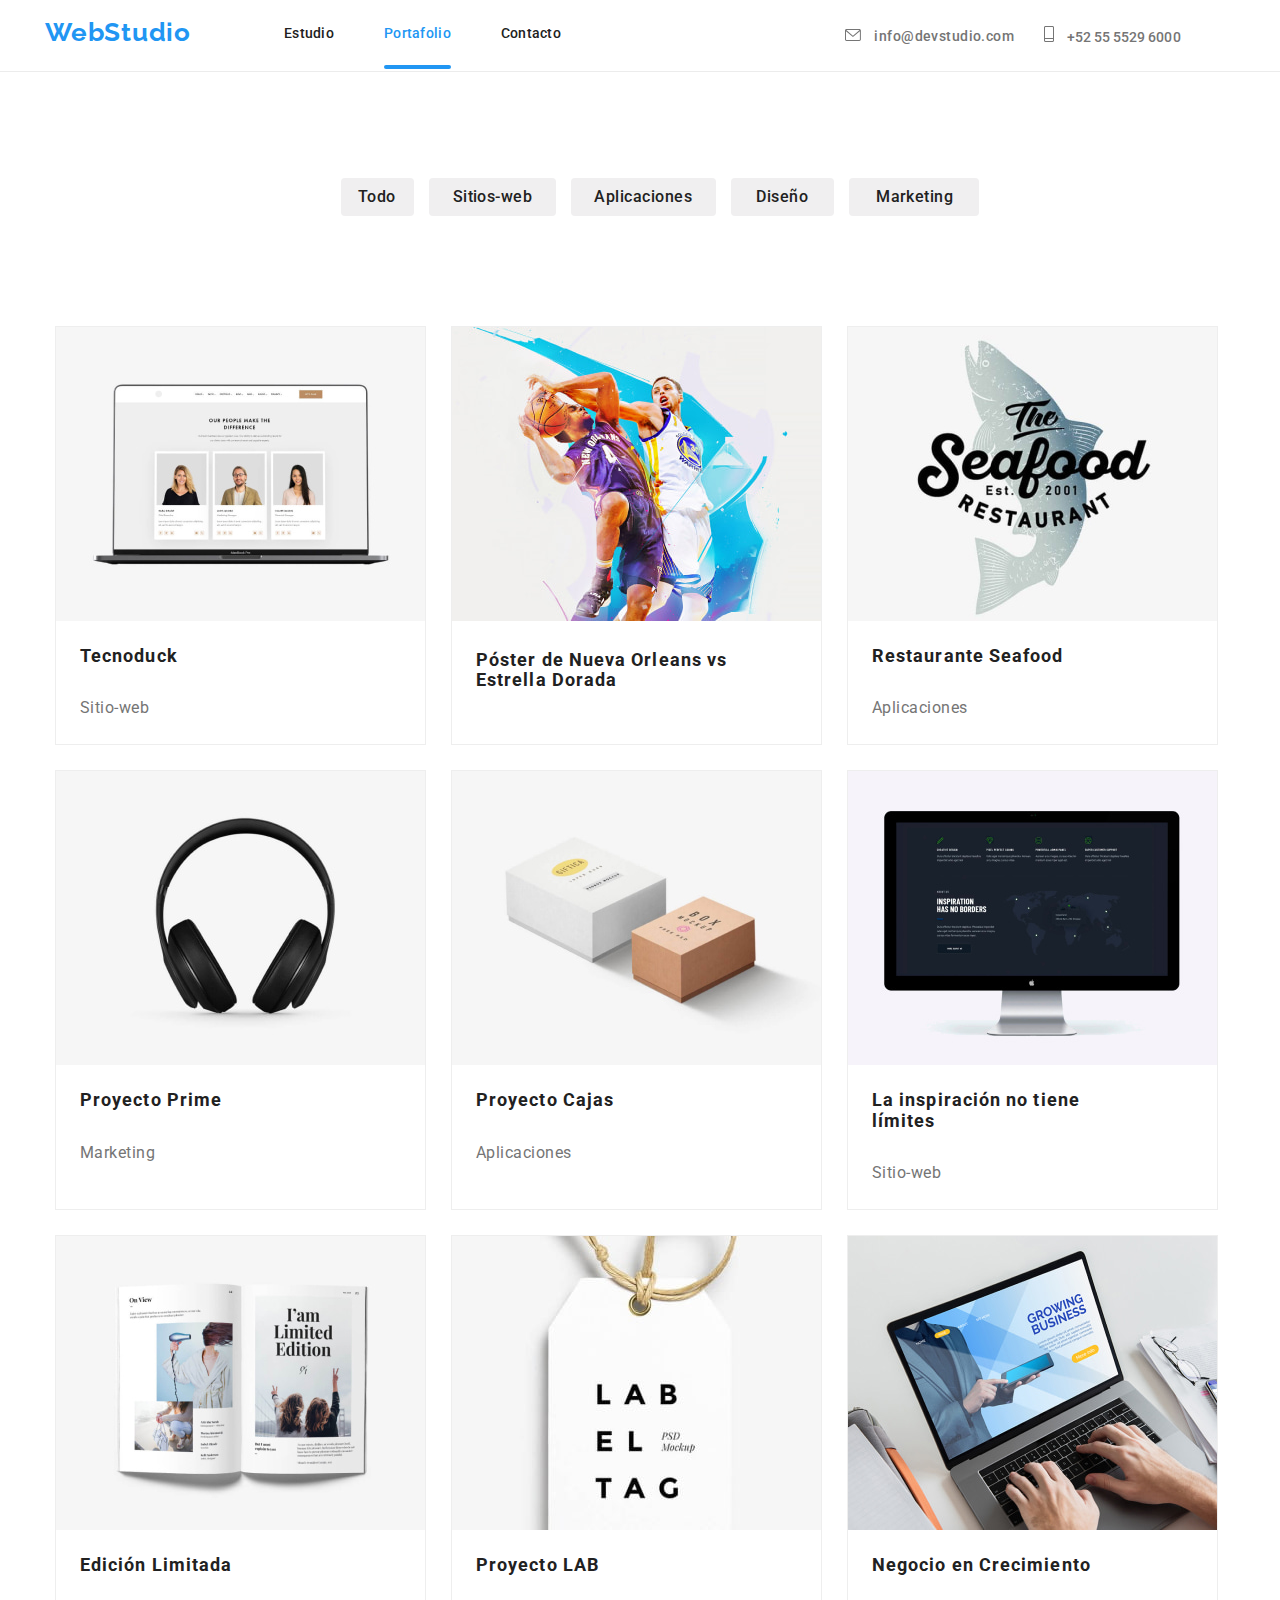
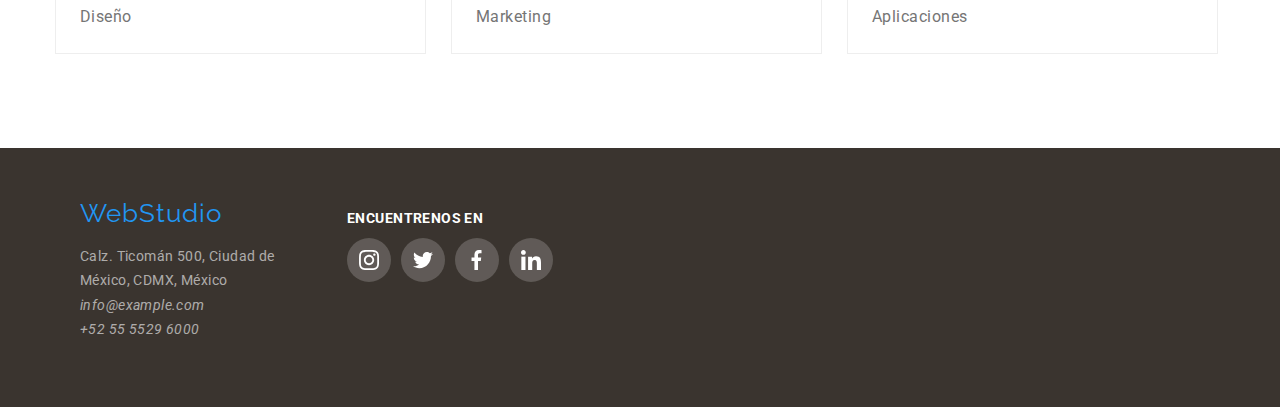
==== Portafolio.html @ 47c27e1b "first commit" ====
<!DOCTYPE html>
<html lang="es">
  <head>
    <meta charset="UTF-8" />
    <meta name="viewport" content="width=device-width, initial-scale=1.0" />
    <title>WebStudio - Portafolio</title>
    <link
      rel="stylesheet"
      href="https://cdnjs.cloudflare.com/ajax/libs/modern-normalize/1.0.0/modern-normalize.min.css"
    />
    <link rel="stylesheet" href="./CSS/styles.css" />
    <link rel="preconnect" href="https://fonts.googleapis.com" />
    <link rel="preconnect" href="https://fonts.gstatic.com" crossorigin />
    <link
      href="https://fonts.googleapis.com/css2?family=Raleway:wght@700&family=Roboto:wght@400;500;700;900&display=swap"
      rel="stylesheet"
    />
  </head>
  <body>
    <header class="container-header border-bottom">
      <nav class="container navigation__container">
        <ul class="list pv-main m-0">
          <li class="container-logo">
            <a href="./index.html" class="header-logo link current">
              <span class="logo-blue"> WebStudio</span>
            </a>
          </li>
        </ul>
        <ul class="hero__navegation pv-main pv-navigavion m-0">
          <li>
            <a href="./index.html" class="link-nav"> Estudio</a>
          </li>
          <li>
            <a href="./Portafolio.html" class="header-menu current link-nav borde-activo"
              >Portafolio</a
            >
          </li>
          <li>
            <a href="#" class="link-nav">Contacto</a>
          </li>
        </ul>
        <ul class="hero__contact list pv-contacts m-0">
          <li class="header-email link">
            <svg class="icon-sobre header-email link">
              <use href="./Images/icons/symbol-defs.svg#icon-sobre"></use>
            </svg>
            <a class="header-email gap-email link" href="mailto:info@devstudio.com"
              >info@devstudio.com</a
            >
          </li>
          <li class="p-0 header-tel">
            <svg class="icon-tel header-tel link">
              <use href="./Images/icons/symbol-defs.svg#icon-telefono"></use>
            </svg>
            <a class="header-tel gap-tel link" href="tel:+525555296000">+52 55 5529 6000</a>
          </li>
        </ul>
      </nav>
    </header>
    <main>
      <ul class="botones-portafolio">
        <li>
          <button type="button" class="boton-top-portafolio boton-Todo">Todo</button>
        </li>
        <li>
          <button type="button" class="boton-top-portafolio boton-Sitios-web">Sitios-web</button>
        </li>
        <li>
          <button type="button" class="boton-top-portafolio boton-Aplicaciones">
            Aplicaciones
          </button>
        </li>
        <li>
          <button type="button" class="boton-top-portafolio boton-Diseño">Diseño</button>
        </li>
        <li>
          <button type="button" class="boton-top-portafolio boton-Marketing">Marketing</button>
        </li>
      </ul>
      <section id="portafolio__Productos" class="container-images-portafolio">
        <div class="container-cards-position">
          <ul class="crads-order-portfolio container">
            <li class="card-portafolio">
              <div class="card-item">
                <img src="./Images/Tecnoduck.jpg" alt="Tecnoduck" width="370" />
                <p class="card-hidden-text">
                  Tecnoduck es una plataforma de distribución de coronavirus de última generación.
                  Las compañías usan esta plataforma para el espionaje digital y los ataques a los
                  servidores seguros de la competencia.
                </p>
              </div>
              <h3 class="nombre-de-producto">Tecnoduck</h3>
              <p class="categoria">Sitio-web</p>
            </li>
            <li class="card-portafolio">
              <div class="card-item">
                <img
                  src="./Images/Póster-de-Nueva Orleans-vs-Estrella-Dorada.jpg"
                  width="370"
                  alt="Póster-de-Nueva-Orleans-vs-Estrella-Dorada"
                />
                <p class="card-hidden-text">
                  Tecnoduck es una plataforma de distribución de coronavirus de última generación.
                  Las compañías usan esta plataforma para el espionaje digital y los ataques a los
                  servidores seguros de la competencia.
                </p>
              </div>
              <h3 class="nombre-de-producto-poster">Póster de Nueva Orleans vs Estrella Dorada</h3>
            </li>
            <li class="card-portafolio">
              <div class="card-item">
                <img
                  src="./Images/Restaurante-de-Mariscos.jpg"
                  width="370"
                  alt="Restaurante-de-Mariscos"
                />
                <p class="card-hidden-text">
                  Tecnoduck es una plataforma de distribución de coronavirus de última generación.
                  Las compañías usan esta plataforma para el espionaje digital y los ataques a los
                  servidores seguros de la competencia.
                </p>
              </div>
              <h3 class="nombre-de-producto">Restaurante Seafood</h3>
              <p class="categoria">Aplicaciones</p>
            </li>
            <li class="card-portafolio">
              <div class="card-item">
                <img src="./Images/Proyecto-Prime.jpg" width="370" alt="Proyecto-Prime" />
                <p class="card-hidden-text">
                  Tecnoduck es una plataforma de distribución de coronavirus de última generación.
                  Las compañías usan esta plataforma para el espionaje digital y los ataques a los
                  servidores seguros de la competencia.
                </p>
              </div>
              <h3 class="nombre-de-producto">Proyecto Prime</h3>
              <p class="categoria">Marketing</p>
            </li>
            <li class="card-portafolio">
              <div class="card-item">
                <img src="./Images/Proyecto-Cajas.jpg" alt="Proyecto-Cajas" width="370" />
                <p class="card-hidden-text">
                  Tecnoduck es una plataforma de distribución de coronavirus de última generación.
                  Las compañías usan esta plataforma para el espionaje digital y los ataques a los
                  servidores seguros de la competencia.
                </p>
              </div>
              <h3 class="nombre-de-producto">Proyecto Cajas</h3>
              <p class="categoria">Aplicaciones</p>
            </li>
            <li class="card-portafolio">
              <div class="card-item">
                <img
                  src="./Images/La-inspiración-no-tiene-límites.jpg"
                  alt="La-inspiración-no-tiene-límites"
                  width="370"
                />
                <p class="card-hidden-text">
                  Tecnoduck es una plataforma de distribución de coronavirus de última generación.
                  Las compañías usan esta plataforma para el espionaje digital y los ataques a los
                  servidores seguros de la competencia.
                </p>
              </div>
              <h3 class="nombre-de-producto">La inspiración no tiene límites</h3>
              <p class="categoria">Sitio-web</p>
            </li>
            <li class="card-portafolio">
              <div class="card-item">
                <img src="./Images/Edición-Limitada.jpg" alt="Edición-Limitada" width="370" />
                <p class="card-hidden-text">
                  Tecnoduck es una plataforma de distribución de coronavirus de última generación.
                  Las compañías usan esta plataforma para el espionaje digital y los ataques a los
                  servidores seguros de la competencia.
                </p>
              </div>
              <h3 class="nombre-de-producto">Edición Limitada</h3>
              <p class="categoria">Diseño</p>
            </li>
            <li class="card-portafolio">
              <div class="card-item">
                <img src="./Images/Proyecto-LAB.jpg" alt="Proyecto-LAB" width="370" />
                <p class="card-hidden-text">
                  Tecnoduck es una plataforma de distribución de coronavirus de última generación.
                  Las compañías usan esta plataforma para el espionaje digital y los ataques a los
                  servidores seguros de la competencia.
                </p>
              </div>
              <h3 class="nombre-de-producto">Proyecto LAB</h3>
              <p class="categoria">Marketing</p>
            </li>
            <li class="card-portafolio">
              <div class="card-item">
                <img
                  src="./Images/Negocio-en-Crecimiento.jpg"
                  alt="Negocio-en-Crecimiento"
                  width="370"
                />
                <p class="card-hidden-text">
                  Tecnoduck es una plataforma de distribución de coronavirus de última generación.
                  Las compañías usan esta plataforma para el espionaje digital y los ataques a los
                  servidores seguros de la competencia.
                </p>
              </div>
              <h3 class="nombre-de-producto">Negocio en Crecimiento</h3>
              <p class="categoria">Aplicaciones</p>
            </li>
          </ul>
        </div>
      </section>
    </main>
    <footer id="contacts-footer" class="footer-container">
      <address class="footer">
        <div class="container-contact">
          <a href="#" class="logo-footer">WebStudio</a>
          <ul>
            <li>
              <a href="#" class="direccion">Calz. Ticomán 500, Ciudad de México, CDMX, México</a>
            </li>
            <li>
              <a class="email-footer" href="mailto:info@example.com"> info@example.com</a>
            </li>
            <li><a class="tel-footer" href="tel:+525555296000"> +52 55 5529 6000</a></li>
          </ul>
        </div>
        <div class="redes-footer-container">
          <h2 class="redes-footer-title">encuentrenos en</h2>
          <ul class="icons-list-footer p-0">
            <li class="icon-item-footer">
              <a href="" class="icon-item-footer">
                <svg class="social-media-icons-cards-footer">
                  <use href="./Images/icons/symbol-defs.svg#icon-instagram"></use>
                </svg>
              </a>
            </li>
            <li class="icon-item-footer">
              <a href="" class="icon-item-footer"
                ><svg class="social-media-icons-cards-footer">
                  <use href="./Images/icons/symbol-defs.svg#icon-twitter"></use>
                </svg>
              </a>
            </li>
            <li class="icon-item-footer">
              <a href="" class="icon-item-footer"
                ><svg class="social-media-icons-cards-footer">
                  <use href="./Images/icons/symbol-defs.svg#icon-facebook"></use>
                </svg>
              </a>
            </li>
            <li class="icon-item-footer">
              <a href="" class="icon-item-footer"
                ><svg class="social-media-icons-cards-footer">
                  <use href="./Images/icons/symbol-defs.svg#icon-linkedin"></use>
                </svg>
              </a>
            </li>
          </ul>
        </div>
      </address>
    </footer>
  </body>
</html>
<!-- Este es el fin del codigo -->
---- CSS/styles.css ----
* a:link,
a:visited,
a:active {
  text-decoration: none;
}
:root {
  --blue: #2196f3;
  --black: #212121;
  --blue-text: rgb(33, 150, 243, 1);
  --background-card: rgb(33, 150, 243, 0.9);
  --dominant-color: rgb(33, 33, 33, 1);
  --white-font: rgb(255, 255, 255, 1);
  --background-title: rgb(47, 48, 58, 1);
  --background-sub-title: rgb(47, 48, 58, 0.8);
  --paragraph-color: rgb(117, 117, 117, 1);
  --second-background: rgba(245, 244, 250, 1);
  --border-icon: rgba(175, 177, 184, 1);
}
.outline {
  outline: none;
}
ul {
  list-style: none;
}
.p-0 {
  margin: 0px;
}
.p-1 {
  margin-left: 93px;
}
.container {
  width: 1200px;
  padding-left: 15px;
  padding-right: 15px;
  margin: auto;
  background-color: #ffffff;
}
/* Prueba de nuevos atributos del header */
.list {
  list-style: none;
}
.border-bottom {
  border-bottom: #ececec 1px solid;
}
.navigation__container {
  width: 1200px;
  display: flex;
  background-color: #ffffff;
  padding-left: 5px;
}
.pv-main {
  padding: 24px 0px 25px 0px;
}
.pv-navigavion {
  padding-left: 93px;
}
.pv-contacts {
  padding-left: 284px;
}
.hero__navegation {
  display: flex;
  column-gap: 50px;
  justify-content: flex-start;
  align-content: center;
  background-color: #ffffff;
}
.borde-activo {
  color: var(--blue-text);
}

.borde-activo::after {
  display: block;
  content: '';
  width: auto;
  height: 4px;
  border-radius: 2px;
  background-color: var(--blue-text);
  position: relative;
  top: 100%;
  cursor: auto;
}

.p-0 {
  padding: 0px;
}
.m-0 {
  margin: 0%;
}
.header-menu.current {
  color: var(--blue);
}
.logo-blue {
  color: var(--blue);
  text-align: right;
  font-family: 'Raleway';
  font-size: 26px;
  font-style: normal;
  font-weight: 700;
  letter-spacing: 0.03em;
  cursor: pointer;
}
.link {
  color: #757575;
  font-family: 'Roboto', sans-serif;
  font-size: 14px;
  font-weight: 500;
  line-height: 1.17em;
  letter-spacing: 0.02em;
  text-align: left;
  cursor: pointer;
}
.link:hover {
  color: var(--blue);
}
.link:focus {
  color: var(--blue);
}
.link-nav {
  color: #212121;
  font-family: 'Roboto', sans-serif;
  font-size: 14px;
  font-weight: 500;
  line-height: 1.17em;
  letter-spacing: 0.02em;
  text-align: left;
  cursor: pointer;
}
.link-nav:hover {
  color: var(--blue);
}
.link-nav:focus {
  color: var(--blue);
}
.header-logo {
  padding-left: 0px;
}
.hero__contact {
  display: flex;
  justify-content: flex-end;
  align-items: center;
  background-color: #ffffff;
}
.header-email {
  font-family: 'Roboto', sans-serif;
  color: #757575;
  font-size: 14px;
  font-style: normal;
  font-weight: 500;
  line-height: 1.17em;
  letter-spacing: 0.03em;
  cursor: pointer;
  background-color: #ffffff;
}
.header-email:hover .icon-sobre {
  color: var(--blue);
  fill: var(--blue);
}
.header-tel {
  color: #757575;
  font-family: 'Roboto', sans-serif;
  font-size: 14px;
  font-style: normal;
  font-weight: 500;
  line-height: 1.17em;
  letter-spacing: 0.03px;
  cursor: pointer;
  background-color: #fff;
}
.header-tel:hover .icon-tel {
  color: var(--blue);
  fill: #2196f3;
}
.gap-email {
  padding-left: 10px;
  padding-right: 30px;
}
.gap-tel {
  padding-left: 10px;
}
.icon-sobre {
  justify-content: center;
  justify-items: center;
  align-items: center;
  width: 16px;
  height: 12px;
  fill: #757575;
  cursor: pointer;
}
.icon-tel {
  justify-content: center;
  align-items: center;
  width: 10px;
  height: 16px;
  fill: #757575;
  cursor: pointer;
  background-color: #ffffff;
}
/* Fin codigo de prueba */
.logo-inicio {
  color: #2196f3;
  font-weight: normal;
  font-family: 'Raleway', sans-serif;
  font-size: 26px;
  letter-spacing: 0.04em;
  margin-right: 93px;
  justify-content: center;
  align-items: center;
  cursor: pointer;
  padding-top: 10px;
}
.site-nav {
  color: #212121;
  font-family: 'Roboto', Arial, Helvetica, sans-serif;
  font-weight: 500;
  display: flex;
  column-gap: 50px;
  justify-content: center;
  align-items: center;
  padding: 0%;
  margin: 0px;
  background-color: #ffffff;
}
.site-nav:hover,
.site-nav:focus {
  color: #2196f3;
}
.contact-links {
  color: #757575;
}
.contact-links:hover,
.contact-links:focus {
  color: #2196f3;
}
.contacts-nav {
  display: flex;
  font-family: 'roboto';
  font-weight: 500;
  font-size: 14px;
  column-gap: 40px;
  justify-content: center;
  align-items: center;
  margin-left: 0;
}
.current {
  color: #2196f3;
  font-family: 'Roboto', Arial, Helvetica, sans-serif;
}
.container-nav {
  width: 1200px;
  background-color: #ffffff;
  justify-content: space-between;
  display: flex;
}
.container-header {
  width: auto;
  background-color: #ffffff;
  justify-content: center;
  align-content: center;
  align-items: center;
  display: flex;
}
.container-logo {
  width: auto;
  background-color: #ffffff;
  justify-content: center;
  align-content: center;
  align-items: center;
  display: flex;
}
.boton-solicitud {
  color: white;
  font-family: 'Roboto', Arial, Helvetica, sans-serif;
  font-size: 16px;
  font-weight: 700;
  text-align: center;
  background-color: #2196f3;
  border: none;
  border-radius: 4px;
  cursor: pointer;
  letter-spacing: 0.5px;
  padding: 10px 32px;
}
.boton-solicitud:hover,
.boton-solicitud:focus {
  color: white;
  font-family: 'Roboto', Arial, Helvetica, sans-serif;
  font-size: 16px;
  text-align: center;
  background-color: #2196f3;
  border: none;
  border-radius: 4px;
  cursor: pointer;
  box-shadow: #000000 0px 4px 4px 0px;
  padding: 10px 32px;
}
.slogan-top {
  color: white;
  font-size: 22px;
  font-family: 'Roboto', Arial, Helvetica, sans-serif;
  font-weight: 900;
  text-align: center;
  background-color: #2f303a;
  align-items: center;
  width: auto;
  line-height: 60px;
  letter-spacing: 0.03em;
  display: block;
  border-style: none;
  margin-inline-end: 0px;
  margin-inline-start: 0px;
}
.tamano-texto {
  font-family: Roboto;
  font-size: 44px;
  font-weight: 900;
  line-height: 60px;
  letter-spacing: 0.06em;
  text-align: center;
  /* width: 696px; */
}
.ventajas-icon {
  width: 70px;
  height: 70px;
}
.bg {
  background-image: url(../Images/Imagen.png);
  background-size: cover;
  background-repeat: no-repeat;
  height: 600px;
}
.container-slogan-top {
  width: 696px;
  padding-top: 210px;
  padding-left: 15px;
  padding-right: 15px;
  padding-bottom: 210px;
  margin: auto;
  align-items: center;
  /* background-color: #2f303a; */
}
.icons-bg {
  background-color: #f5f4fa;
  width: 270px;
  height: 120px;
  justify-items: center;
  justify-content: center;
  align-content: center;
  align-items: center;
  display: flex;
}
.icon-contacts:hover {
  fill: #2196f3;
  background-color: #ffffff;
}
.icons-list {
  display: flex;
  justify-content: center;
  align-items: center;
  gap: 10px;
  background-color: #ffffff;
}
.icon-item {
  fill: #afb1b8;
  width: 44px;
  height: 44px;
  border-radius: 50%;
  background-color: #ffffff;
  display: flex;
  justify-content: center;
  justify-items: center;
  align-items: center;
  align-content: center;
}
.icon-item:hover,
.icon-item:focus {
  background-color: #2196f3;
  fill: #ffffff;
  outline: none;
}

/* iconos de las redes footer  */
.redes-footer-title {
  color: #fff;
  font-family: Roboto;
  font-size: 14px;
  font-style: normal;
  font-weight: 700;
  line-height: normal;
  letter-spacing: 0.42px;
  text-transform: uppercase;
}
.icons-list-footer {
  display: flex;
  justify-content: center;
  align-items: center;
  gap: 10px;
}
.icon-item-footer {
  fill: rgb(255, 255, 255);
  width: 44px;
  height: 44px;
  border-radius: 50%;
  background-color: rgba(255, 255, 255, 0.1);
  display: flex;
  justify-content: center;
  justify-items: center;
  align-items: center;
  align-content: center;
}
.icon-item-footer:hover,
.icon-item-footer:focus {
  background-color: #2196f3;
  fill: #ffffff;
  outline: none;
}
.social-media-icons-cards-footer {
  width: 20px;
  height: 20px;
}
.redes-footer-container {
  justify-content: flex-start;
  align-content: flex-start;
  /* background-color: #00a748; */
}
/* fin iconos footer aqui */

.social-media-icons-cards {
  width: 20px;
  height: 20px;
}
.social-media-icons-cards:hover {
  fill: #ffffff;
  width: 20px;
  height: 20px;
}
.descripcion-bloque {
  width: 1200px;
  box-sizing: border-box;
  display: flex;
  flex-wrap: wrap;
  justify-content: space-evenly;
  padding-top: 95px;
}
.descripcion-titulos {
  font-family: 'roboto', Arial, Helvetica, sans-serif;
  font-weight: bolder;
  font-size: 14px;
  color: #212121;
  line-height: 16.41px;
}
.descripcion-titulos:hover,
.descripcion-titulos:focus {
  font-family: 'roboto', Arial, Helvetica, sans-serif;
  font-size: 14px;
  color: #757575;
}
.parrafos-descripcion {
  color: #757575;
  font-family: 'roboto', Arial, Helvetica, sans-serif;
  line-height: 24px;
  letter-spacing: 3%;
  font-size: 14px;
}
.que-ofrecemos-container {
  width: auto;
  padding-top: 94px;
  background-color: #ffffff;
  justify-content: center;
  justify-items: center;
}
.que-ofrecemos-titulo {
  font-family: 'Roboto', Arial, Helvetica, sans-serif;
  font-size: 36px;
  letter-spacing: 3%;
  color: #212121;
  text-align: center;
}
.imagenes-ofrecemos {
  width: 1200;
  background: #ffffff;
  box-sizing: border-box;
  display: flex;
  gap: 30px;
  justify-content: center;
  padding-bottom: 94px;
}
.services-item {
  position: relative;
}

.image-tag-text {
  display: flex;
  width: 100%;
  height: 70px;
  font-weight: 700;
  font-size: 14px;
  line-height: 1.1;
  letter-spacing: 0.03em;
  justify-content: center;
  justify-items: center;
  color: var(--white-font);
  background-color: var(--background-sub-title);
  text-align: center;
  align-items: center;
  text-transform: uppercase;
  position: absolute;
  top: 77.5%;
  bottom: 0;
  /* box-sizing: border-box; */
}
.equipo {
  font-family: 'Roboto', Arial, Helvetica, sans-serif;
  font-size: 36px;
  letter-spacing: 3%;
  color: #212121;
  text-align: center;
}
.container-equipo {
  width: auto;
  justify-content: center;
  background-color: #f5f4fa;
  flex-basis: content;
  padding-bottom: 94px;
  padding-top: 94px;
}
.lista-img-equipo {
  background: #f5f4fa;
  box-sizing: border-box;
  display: inline-flex;
  display: flex;
  gap: 30px;
  justify-content: center;
  margin-bottom: 30px;
}
.container-cards {
  width: 270px;
  background-color: #ffffff;
  padding-bottom: 15px;
  justify-content: center;
  border-radius: 0px 0px 4px 4px;
  box-shadow: 0px 2px 1px 0px rgba(0, 0, 0, 0.2), 0px 1px 1px 0px rgba(0, 0, 0, 0.14),
    0px 1px 3px 0px rgba(0, 0, 0, 0.12);
  justify-content: center;
}
.container-cards:hover {
  width: 270px;
  background-color: #ffffff;
  padding-bottom: 15px;
  border-radius: 0px 0px 4px 4px;
  box-shadow: 0px 2px 1px 0px rgba(0, 0, 0, 0.2), 0px 1px 1px 0px rgba(0, 0, 0, 0.14),
    0px 1px 3px 0px rgba(0, 0, 0, 0.12);
  justify-content: center;
}
.crads-order-portfolio {
  display: flex;
  flex-wrap: wrap;
  gap: 25px;
  background-color: #ffffff;
}
.card-portafolio {
  width: 371px;
  display: inline-block;
  text-align: justify;
  background: #ffffff;
  border: 1px solid #eee;
  /* position: relative;
  overflow: hidden; */
}
.card-portafolio:hover {
  width: 371px;
  display: inline-block;
  text-align: justify;
  background: #ffffff;
  border: 1px solid #eee;
  box-shadow: 1px 4px 6px 0px rgba(0, 0, 0, 0.16), 0px 4px 4px 0px rgba(0, 0, 0, 0.06),
    0px 1px 1px 0px rgba(0, 0, 0, 0.12);
  cursor: pointer;
}
.card-item {
  position: relative;
  overflow: hidden;
}
.card-hidden-text {
  position: absolute;
  top: 100%;
  width: 370px;
  height: 294px;
  display: flex;
  justify-content: center;
  align-items: center;
  justify-content: center;
  font-weight: 400;
  font-size: 18px;
  line-height: 1.5;
  letter-spacing: 0.03em;
  color: var(--white-font);
  background-color: var(--background-card);
  padding: 63px 24px 63px 24px;
  margin: 0;
  transition: top 250ms cubic-bezier(0.4, 0, 0.2, 1) 250ms;
}

.card-portafolio:hover > .card-item > .card-hidden-text {
  top: 0;
}

.projects-item {
  cursor: pointer;
}
.nombre {
  font-family: 'Roboto', Arial, Helvetica, sans-serif;
  font-size: 16px;
  font-weight: bolder;
  line-height: 10px;
  letter-spacing: 0.03em;
  color: #212121;
  text-align: center;
}
.profesion {
  font-family: 'Roboto', Arial, Helvetica, sans-serif;
  font-size: 16px;
  font-weight: 400;
  line-height: 19px;
  letter-spacing: 0.03em;
  color: #757575;
  text-align: center;
}

/* aqui comienza el codigo seccion cliente */
.section {
  margin-top: 94px;
  margin-bottom: 94px;
}
.container-clients {
  width: 1200px;
  padding-left: 15px;
  padding-right: 15px;
  padding-bottom: 151px;
  margin: auto;
}
.clients-title {
  font-weight: 700;
  font-size: 36px;
  line-height: 1.2;
  letter-spacing: 0.03em;
  text-align: center;
}
.clients-list {
  display: flex;
  /* justify-content: space-between; */
  gap: 30px;
  align-items: center;
  justify-content: center;
  justify-items: center;
  align-items: center;
  align-content: center;
  padding-top: 44px;
}
.clients-item {
  width: 170px;
  height: 81px;
  border: 1px solid var(--border-icon);
  fill: var(--border-icon);
  border-radius: 4px;
  display: flex;
  justify-content: center;
  align-items: center;
  transition: border-color 250ms cubic-bezier(0.4, 0, 0.2, 1) 250ms;
}
.clients-item:hover,
.clients-item:focus,
.clients-item:focus-within,
.clients-item:focus-visible {
  border-color: var(--blue-text);
  fill: var(--blue-text);
  cursor: pointer;
}
.clients-icon-left {
  padding: 21px 60px;
}
.clients-icon-p {
  padding: 14px 40px;
}
.link-clientes {
  fill: var(--border-icon);
  transition: color 250ms cubic-bezier(0.4, 0, 0.2, 1) 250ms;
}
.link-clientes:hover,
.link-clientes:focus {
  fill: var(--blue-text);
}

.o-0 {
  outline: none;
}
/* final codigo seccion clientes */

.logo-footer {
  color: #2196f3;
  font-weight: 700;
  font-family: 'Raleway';
  font-size: 26px;
  font-style: normal;
  letter-spacing: 0.04em;
  width: 1200px;
  text-align: left;
  /* padding-top: 60px; */
}
.direccion {
  font-family: 'Roboto';
  font-size: 14px;
  font-weight: 400;
  line-height: 1.71;
  letter-spacing: 0.03em;
  text-align: left;
  font-style: normal;
  color: #ffffff99;
}
.direccion:hover,
.direccion:focus {
  font-family: 'Roboto', sans-serif;
  font-size: 14px;
  font-weight: 400;
  line-height: 1.71;
  letter-spacing: 0.03em;
  text-align: left;
  color: #ffffff;
}
.footer-container {
  width: auto;
  background-color: #3a342f;
  justify-content: center;
  padding-top: 50px;
  padding-bottom: 50px;
  display: flex;
}
.footer {
  width: 1200px;
  background-color: #3a342f;
  gap: 70px;
  display: flex;
}
.logo-footer {
  color: #2196f3;
  font-weight: normal;
  font-family: 'Raleway', sans-serif;
  font-size: 26px;
  line-height: 31px;
  letter-spacing: 0.04em;
  width: 1200px;
  padding: 40px;
}
.container-contact {
  max-width: 237px;
  /* line-height: 10px; */
  /* background-color: #00a748; */
  /* flex-direction: column;
  display: flex; */
}
.email-footer {
  font-family: 'Roboto', sans-serif;
  font-size: 14px;
  font-weight: 400;
  line-height: 24px;
  letter-spacing: 0.03em;
  text-align: left;
  color: #ffffff99;
}
.email-footer:hover,
.email-footer:focus {
  font-family: 'Roboto', sans-serif;
  font-size: 14px;
  font-weight: 400;
  line-height: 24px;
  letter-spacing: 0.03em;
  text-align: left;
  color: #ffffff;
}
.tel-footer {
  font-family: 'Roboto', sans-serif;
  font-size: 14px;
  font-weight: 400;
  line-height: 24px;
  letter-spacing: 0.03em;
  text-align: left;
  color: #ffffff99;
}
.tel-footer:hover,
.tel-footer:focus {
  font-family: 'Roboto', sans-serif;
  font-size: 14px;
  font-weight: 400;
  line-height: 24px;
  letter-spacing: 0.03em;
  text-align: left;
  color: #ffffff;
}
.botones-portafolio {
  display: flex;
  gap: 15px;
  justify-content: center;
  background-color: #ffffff;
  margin-top: 106px;
}
.boton-top-portafolio {
  /* width: 128px;
  height: 38px; */
  top: 186px;
  left: 712px;
  border-radius: 4px;
  font-family: 'Roboto', sans-serif;
  font-size: 16px;
  font-weight: 500;
  line-height: 26px;
  letter-spacing: 0.03em;
  text-align: center;
  color: #212121;
  border: none;
  background-color: #2121;
  cursor: pointer;
}
.boton-top-portafolio:hover,
.boton-top-portafolio:focus {
  /* width: 128px;
  height: 38px; */
  top: 186px;
  left: 712px;
  border-radius: 4px;
  font-family: 'Roboto', sans-serif;
  font-size: 16px;
  font-weight: 500;
  line-height: 26px;
  letter-spacing: 0.03em;
  text-align: center;
  color: #ffffff;
  border: none;
  background-color: #2196f3;
  border-radius: 4px;
  background: #2196f3;
  /* shadow-middle */
  box-shadow: 0px 2px 2px 0px rgba(0, 0, 0, 0.12), 0px 1px 2px 0px rgba(0, 0, 0, 0.08),
    0px 3px 1px 0px rgba(0, 0, 0, 0.1);
  cursor: pointer;
}
.boton-Todo {
  padding: 6px 18px 6px 17px;
}
.boton-Sitios-web {
  padding: 6px 24px 6px 24px;
}
.boton-Aplicaciones {
  padding: 6px 24px 6px 23px;
}
.boton-Diseño {
  padding: 6px 26px 6px 25px;
}
.boton-Marketing {
  padding: 6px 26px 6px 27px;
}
.container-images-portafolio {
  background-color: #ffffff;
  justify-content: center;
  align-content: center;
  display: flex;
  padding-bottom: 94px;
  padding-top: 94px;
}

.nombre-de-producto {
  font-family: 'Roboto', sans-serif;
  color: #212121;
  font-size: 18px;
  font-weight: 700;
  letter-spacing: 0.06em;
  text-align: left;
  width: 322px;
  /* box-sizing: content-box; */
  padding: 24px;
  padding-top: 20px;
  box-sizing: border-box;
  margin: 0px;
}
.nombre-de-producto-poster {
  font-family: 'Roboto', sans-serif;
  color: #212121;
  font-size: 18px;
  font-weight: 700;
  letter-spacing: 0.06em;
  text-align: left;
  width: 322px;
  box-sizing: content-box;
  padding: 24px;
  /* box-sizing: border-box; */
  margin: 0px;
}

.categoria {
  font-family: 'Roboto', sans-serif;
  color: #757575;
  font-size: 16px;
  font-weight: 400;
  line-height: 0;
  letter-spacing: 0.03rem;
  text-align: left;
  width: 322px;
  padding: 24px;
  padding-top: 2px;
  padding-bottom: 20px;
  box-sizing: border-box;
}
.categoria-2 {
  font-family: 'Roboto', sans-serif;
  color: #757575;
  font-size: 16px;
  font-weight: 400;
  line-height: 0;
  letter-spacing: 0.03rem;
  text-align: left;
  width: 322px;
  padding: 10px;
  margin-bottom: 0px;
  box-sizing: border-box;
}
.footer-container-portafolio {
  width: auto;
  background-color: #2f303a;
  justify-content: right;
}
.footer-p {
  padding: 60px 0px 47px 0px;
}
.direccion-portafolio {
  font-family: 'Roboto', sans-serif;
  font-size: 14px;
  font-weight: 400;
  line-height: 24px;
  letter-spacing: 0.03em;
  text-align: left;
  color: #ffffff99;
}
.direccion-portafolio:hover,
.direccion-portafolio:focus {
  font-family: 'Roboto', sans-serif;
  font-size: 14px;
  font-weight: 400px;
  line-height: 24px;
  letter-spacing: 0.03em;
  text-align: left;
  color: #ffffff;
}
.email-footer-portafolio {
  font-family: 'Roboto', sans-serif;
  font-size: 14px;
  font-weight: 400;
  line-height: 24px;
  letter-spacing: 0.03em;
  text-align: left;
  color: #ffffff99;
}
.email-footer-portafolio:hover,
.email-footer-portafolio:focus {
  font-family: 'Roboto', sans-serif;
  font-size: 14px;
  font-weight: 400;
  line-height: 24px;
  letter-spacing: 0.03em;
  text-align: left;
  color: #ffffff;
}
.tel-footer-portafolio {
  font-family: 'Roboto', sans-serif;
  font-size: 14px;
  font-weight: 400;
  line-height: 24px;
  letter-spacing: 0.03em;
  text-align: left;
  color: #ffffff99;
}
.tel-footer-portafolio:hover,
.tel-footer-portafolio:focus {
  font-family: 'Roboto', sans-serif;
  font-size: 14px;
  font-weight: 400;
  line-height: 24px;
  letter-spacing: 0.03em;
  text-align: left;
  color: #ffffff;
}
.container-text {
  width: 270px;
  gap: 30;
}
.texto-redes {
  color: #fff;
  font-family: 'Roboto', sans-serif;
  font-size: 14px;
  font-style: normal;
  font-weight: 700;
  line-height: normal;
  letter-spacing: 0.42px;
  text-transform: uppercase;
}
.redes-properties {
  width: 800px;
  background-color: #2f303a;
  margin-right: 800px;
}

/* aqui comienza el codigo del modal */
.backdrop {
  position: fixed;
  top: 0;
  left: 0;
  width: 100%;
  height: 100%;
  background-color: rgba(0, 0, 0, 0.5);
  display: flex;

  transition: opacity 250ms cubic-bezier(0.4, 0, 0.2, 1) 250ms,
    visibility 250ms cubic-bezier(0.4, 0, 0.2, 1) 250ms;
}

.backdrop.is-hidden {
  opacity: 0;
  visibility: hidden;
  pointer-events: none;
}

.modal {
  width: 528px;
  height: 581px;
  position: fixed;
  top: 50%;
  left: 50%;
  background-color: var(--white-font);
  border-radius: 4px;
  transform: translate(-50%, -50%);
  box-shadow: 1px 4px 6px 0px rgba(0, 0, 0, 0.12), 0px 4px 4px 0px rgba(0, 0, 0, 0.14),
    0px 1px 1px 0px rgba(0, 0, 0, 0.2);
}

.close-button {
  width: 30px;
  height: 30px;
  background-color: var(--white-font);
  border-radius: 50%;
  border: 1px solid rgba(0, 0, 0, 0.1);
  position: absolute;
  top: 10px;
  right: 10px;
  opacity: 1;
  visibility: visible;
  transition: opacity 250ms cubic-bezier(0.4, 0, 0.2, 1) 250ms,
    visibility 250ms cubic-bezier(0.4, 0, 0.2, 1) 250ms;
}

.close-button:hover,
.close-button:focus {
  color: var(--blue-text);
  cursor: pointer;
}

/* Este es el fin del codigo */
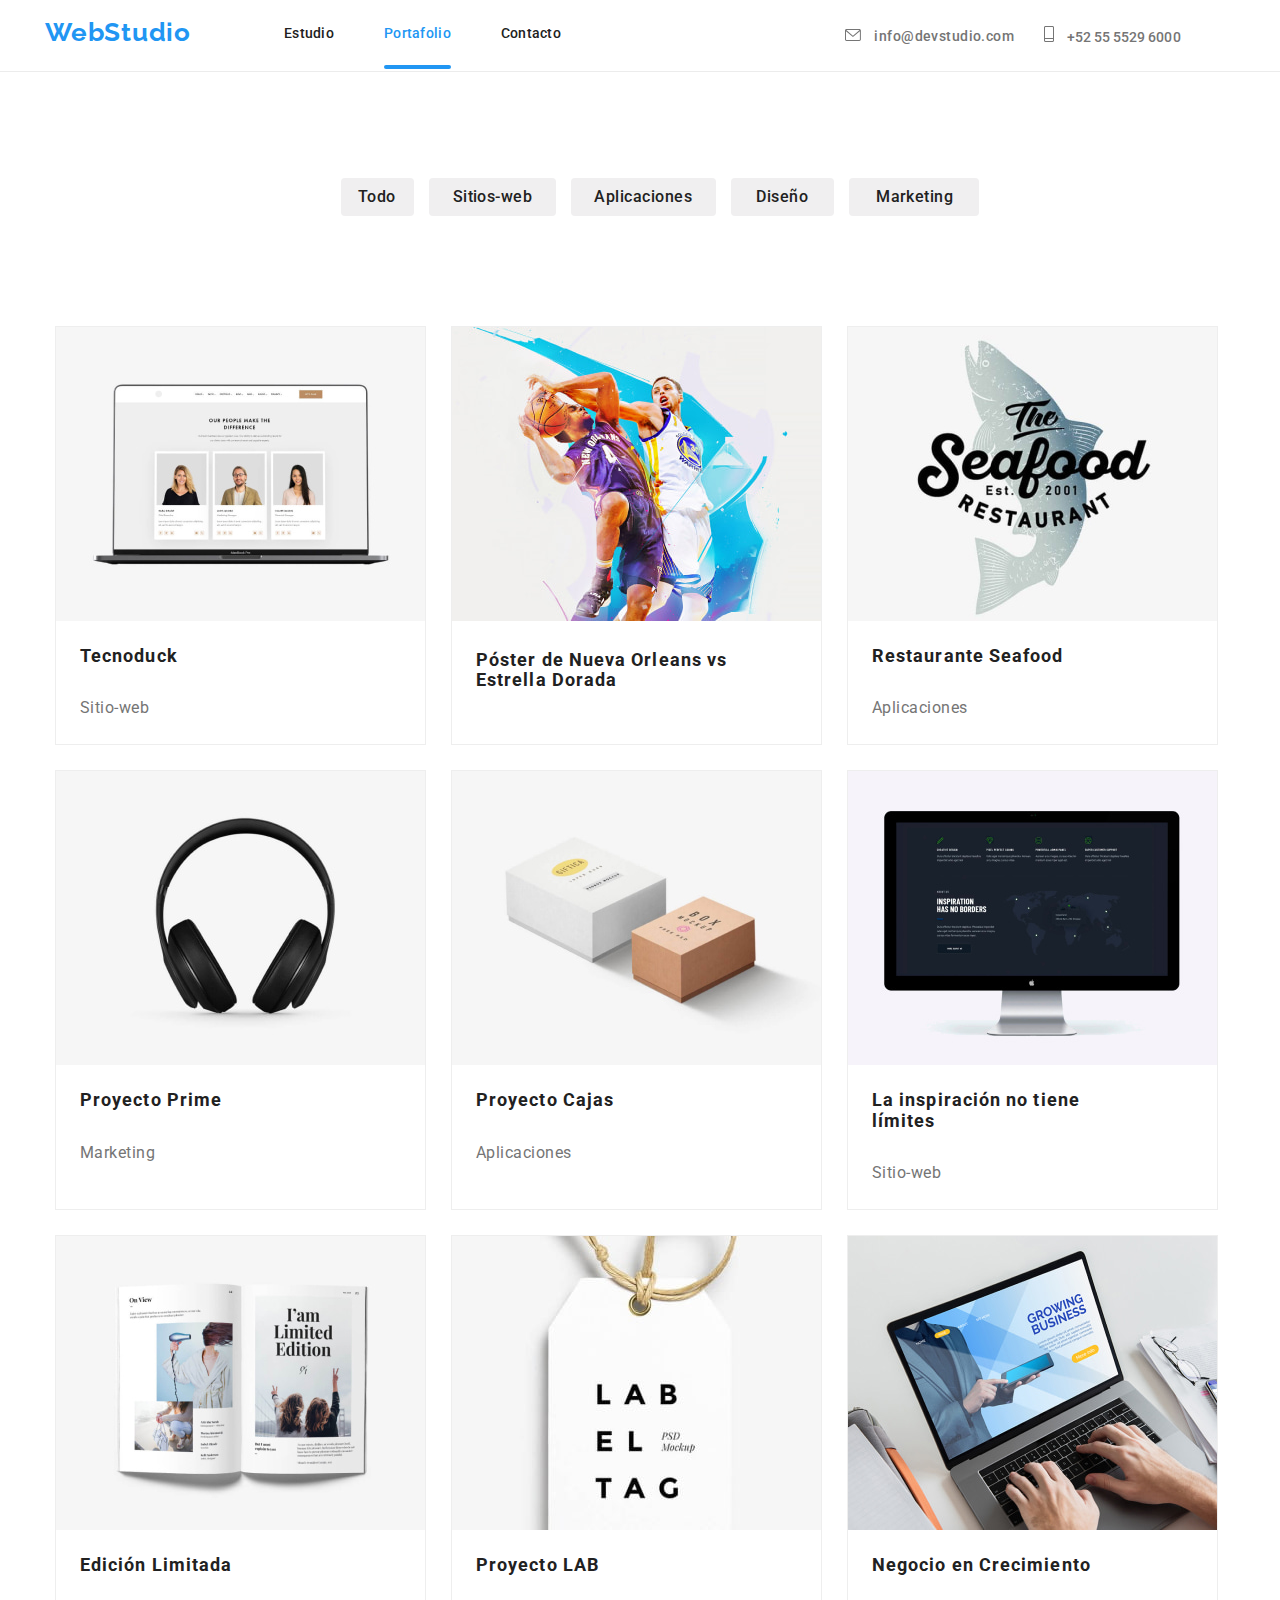
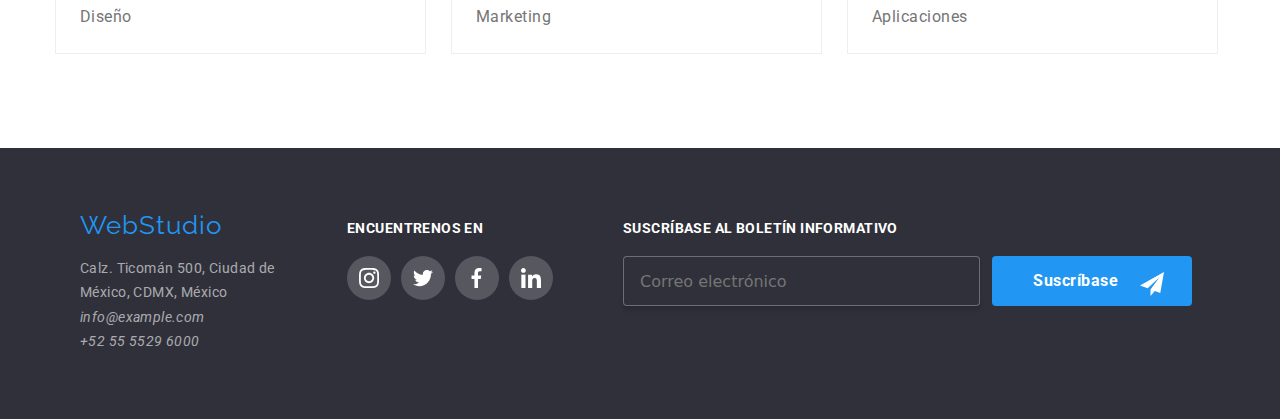
==== commit 258f2ca6: "Commint 2" ====
--- a/Portafolio.html
+++ b/Portafolio.html
@@ -222,7 +222,7 @@
           </ul>
         </div>
         <div class="redes-footer-container">
-          <h2 class="redes-footer-title">encuentrenos en</h2>
+          <h2 class="redes-footer-title m-0">encuentrenos en</h2>
           <ul class="icons-list-footer p-0">
             <li class="icon-item-footer">
               <a href="" class="icon-item-footer">
@@ -253,6 +253,23 @@
               </a>
             </li>
           </ul>
+        </div>
+        <div class="suscribase-div">
+          <h3 class="suscribase-footer m-0">Suscríbase al boletín informativo</h3>
+          <div class="container-email">
+            <input
+              class="input-email-suscribase"
+              type="email"
+              id="email"
+              placeholder="Correo electrónico"
+            />
+            <button type="button" class="suscribase-footer-btn">
+              Suscríbase
+              <svg class="svg-suscribir" width="24px" height="24px" class="m">
+                <use href="./Images/icons/Modal-Icons.svg#icon-enviar-icono"></use>
+              </svg>
+            </button>
+          </div>
         </div>
       </address>
     </footer>
--- a/CSS/styles.css
+++ b/CSS/styles.css
@@ -388,6 +388,8 @@
   line-height: normal;
   letter-spacing: 0.42px;
   text-transform: uppercase;
+  padding-bottom: 20px;
+  padding-top: 22px;
 }
 .icons-list-footer {
   display: flex;
@@ -728,7 +730,7 @@
 }
 .footer-container {
   width: auto;
-  background-color: #3a342f;
+  background-color: #2f303a;
   justify-content: center;
   padding-top: 50px;
   padding-bottom: 50px;
@@ -736,7 +738,7 @@
 }
 .footer {
   width: 1200px;
-  background-color: #3a342f;
+  background-color: #2f303a;
   gap: 70px;
   display: flex;
 }
@@ -752,6 +754,7 @@
 }
 .container-contact {
   max-width: 237px;
+  padding-top: 12px;
   /* line-height: 10px; */
   /* background-color: #00a748; */
   /* flex-direction: column;
@@ -1057,7 +1060,196 @@
 .close-button:hover,
 .close-button:focus {
   color: var(--blue-text);
-  cursor: pointer;
-}
-
+  fill: var(--blue-text);
+  cursor: pointer;
+}
+.text-align {
+  text-align: center;
+  padding-top: 40px;
+  font-size: 20px;
+  font-family: 'Roboto';
+  font-weight: 700;
+  line-height: 23px;
+  letter-spacing: 0.03em;
+  text-align: center;
+}
+.form {
+  /* background: #53c9ff; */
+  display: block;
+  flex-direction: column;
+  gap: 10px;
+  padding-top: 10px;
+  margin: 0px 40px 165.5px 40px;
+}
+.container-form {
+  width: 448px;
+  margin-bottom: 0;
+  align-content: center;
+  align-items: right;
+  justify-content: center;
+  justify-items: center;
+}
+.form-input-box {
+  border: 1px solid #21212133;
+  width: 448px;
+  height: 40px;
+  top: 0px;
+  left: 0px;
+  border-radius: 4px;
+  outline: none;
+  position: relative;
+}
+.input-terminos {
+  width: 100%;
+  color: #757575;
+  font-family: Roboto;
+  font-size: 14px;
+  font-style: normal;
+  font-weight: 400;
+  line-height: 1.71;
+  letter-spacing: 0.42px;
+  justify-content: center;
+  display: flex;
+  padding-left: 40px;
+  margin: 0;
+  /* background-color: green; */
+}
+.comment {
+  outline: none;
+  border: 1px solid #21212133;
+  width: 448px;
+  height: 120px;
+  /* top: 500px;
+  left: 576px; */
+  border-radius: 4px;
+}
+.p-l {
+  color: #757575;
+  font-family: 'Roboto';
+  font-size: 12px;
+  font-weight: 400;
+  line-height: 20px;
+  letter-spacing: 0.01em;
+  text-align: left;
+}
+.btn-enviar {
+  width: 200px;
+  height: 50px;
+  font-family: 'Roboto';
+  font-size: 16px;
+  font-weight: 700;
+  letter-spacing: 0.06em;
+  text-align: center;
+  text-align: center;
+  color: #ffffff;
+  border: none;
+  background-color: #2196f3;
+  border-radius: 4px;
+  cursor: pointer;
+}
+.btn-enviar-container {
+  width: 100%;
+  display: flex;
+  align-content: center;
+  align-items: center;
+  justify-content: center;
+  justify-items: center;
+}
+.icon-modal {
+  fill: #000000;
+  position: absolute;
+  top: 100px;
+}
+.icon-modal:focus-within,
+.icon-modal:focus,
+.icon-modal:hover {
+  fill: #2196f3;
+}
+.suscribase-footer {
+  color: #fff;
+  font-family: 'Roboto';
+  font-size: 14px;
+  font-weight: 700;
+  line-height: 16px;
+  letter-spacing: 0.03em;
+  text-align: left;
+  font-style: normal;
+  text-transform: uppercase;
+  padding-bottom: 20px;
+  padding-top: 22px;
+  /* background-color: #00a748; */
+}
+.input-email-suscribase {
+  border: 1px solid #ffffff4d;
+  width: 357px;
+  height: 50px;
+  border-radius: 4px;
+  outline: none;
+  padding-left: 16px;
+  box-shadow: 0px 4px 4px 0px #00000026;
+  background-color: #2f303a;
+}
+.container-email {
+  gap: 12px;
+  display: inline-flex;
+}
+.suscribase-footer-btn {
+  width: 200px;
+  height: 50px;
+  color: white;
+  font-family: 'Roboto', Arial, Helvetica, sans-serif;
+  font-size: 16px;
+  font-weight: 700;
+  text-align: center;
+  background-color: #2196f3;
+  border: none;
+  border-radius: 4px;
+  cursor: pointer;
+  letter-spacing: 0.5px;
+  padding: 10px 72px 10px 39px;
+  position: relative;
+}
+.suscribase-footer-btn:hover,
+.suscribase-footer-btn:focus {
+  color: white;
+  font-family: 'Roboto';
+  font-size: 16px;
+  text-align: center;
+  background-color: #2196f3;
+  border: none;
+  border-radius: 4px;
+  cursor: pointer;
+  box-shadow: #000000 0px 4px 4px 0px;
+  padding: 10px 72px 10px 39px;
+}
+.suscribase-div {
+  width: 570px;
+  justify-content: flex;
+  align-content: flex;
+  border: none;
+  display: inline-block;
+}
+.svg-suscribir {
+  position: absolute;
+  right: 28px;
+}
+.nombre-relative {
+  position: relative;
+}
+.nombre-absolute {
+  position: absolute;
+}
+.tel-relative {
+  position: relative;
+}
+.tel-absolute {
+  position: absolute;
+}
+.sobre-relative {
+  position: relative;
+}
+.sobre-absolute {
+  position: absolute;
+  left: 12px;
+}
 /* Este es el fin del codigo */
